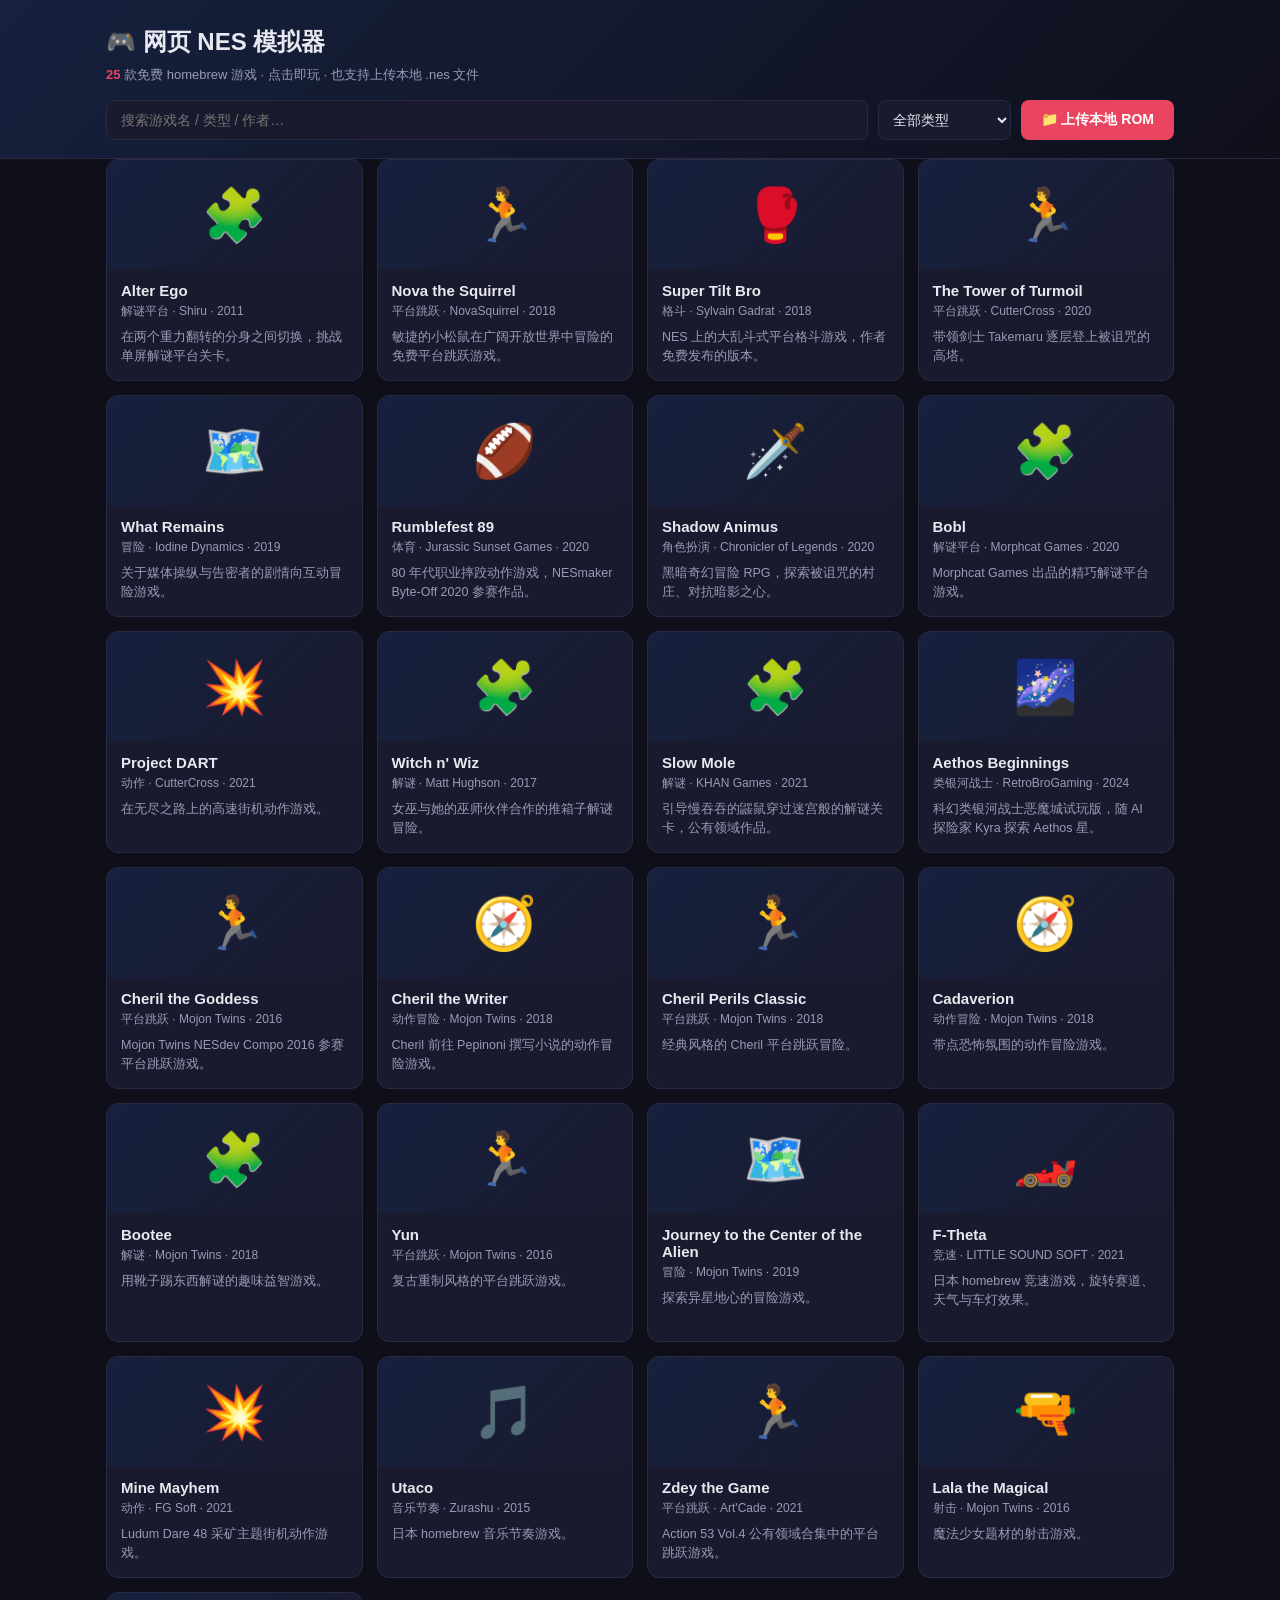
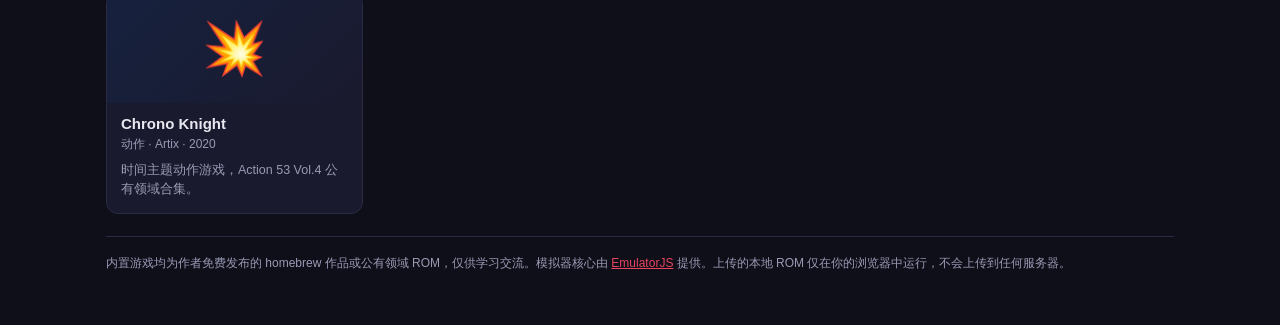
==== index.html @ e63e91a5 "网页 NES 模拟器 v1：EmulatorJS + 25 款免费 homebrew 游戏 + 本地 ROM 上传" ====
<!DOCTYPE html>
<html lang="zh-CN">
<head>
<meta charset="UTF-8">
<meta name="viewport" content="width=device-width, initial-scale=1.0, maximum-scale=1.0, user-scalable=no">
<title>网页 NES 模拟器</title>
<link rel="stylesheet" href="styles.css">
</head>
<body>
<header class="topbar">
  <div class="wrap">
    <h1>🎮 网页 NES 模拟器</h1>
    <p class="sub"><b id="gameCount">–</b> 款免费 homebrew 游戏 · 点击即玩 · 也支持上传本地 .nes 文件</p>
    <div class="toolbar">
      <input id="search" type="text" placeholder="搜索游戏名 / 类型 / 作者…">
      <select id="genreFilter"><option value="">全部类型</option></select>
      <button id="uploadBtn" class="upload">📁 上传本地 ROM</button>
      <input id="fileInput" type="file" accept=".nes,.zip" hidden>
    </div>
  </div>
</header>

<main class="wrap">
  <div id="grid" class="grid"></div>
  <p id="empty" class="empty" hidden>没有找到匹配的游戏</p>
</main>

<footer class="wrap foot">
  <p>内置游戏均为作者免费发布的 homebrew 作品或公有领域 ROM，仅供学习交流。模拟器核心由 <a href="https://github.com/EmulatorJS/EmulatorJS" target="_blank" rel="noopener">EmulatorJS</a> 提供。上传的本地 ROM 仅在你的浏览器中运行，不会上传到任何服务器。</p>
</footer>

<script>
const GENRE_EMOJI = {
  '平台跳跃': '🏃', '解谜': '🧩', '解谜平台': '🧩', '格斗': '🥊', '体育': '🏈',
  '角色扮演': '🗡️', '动作': '💥', '冒险': '🗺️', '动作冒险': '🧭',
  '射击': '🔫', '竞速': '🏎️', '音乐节奏': '🎵', '类银河战士': '🌌'
};
let GAMES = [];

async function init() {
  GAMES = await fetch('games.json').then(r => r.json());
  document.getElementById('gameCount').textContent = GAMES.length;
  const genres = [...new Set(GAMES.map(g => g.genre))].sort();
  const sel = document.getElementById('genreFilter');
  genres.forEach(g => {
    const o = document.createElement('option');
    o.value = g; o.textContent = (GENRE_EMOJI[g] || '🎮') + ' ' + g;
    sel.appendChild(o);
  });
  render();
  document.getElementById('search').addEventListener('input', render);
  sel.addEventListener('change', render);
  document.getElementById('uploadBtn').onclick = () =>
    document.getElementById('fileInput').click();
  document.getElementById('fileInput').addEventListener('change', handleUpload);
}

function handleUpload(e) {
  const file = e.target.files[0];
  if (!file) return;
  const reader = new FileReader();
  reader.onload = () => {
    try {
      sessionStorage.setItem('uploadRom', reader.result);
      sessionStorage.setItem('uploadRomName', file.name.replace(/\.(nes|zip)$/i, ''));
      location.href = 'play.html?upload=1&name=' + encodeURIComponent(file.name.replace(/\.(nes|zip)$/i, ''));
    } catch (err) {
      alert('文件太大，无法载入。请换一个小一点的 ROM。');
    }
    e.target.value = '';
  };
  reader.readAsDataURL(file);
}

function render() {
  const kw = document.getElementById('search').value.trim().toLowerCase();
  const genre = document.getElementById('genreFilter').value;
  const list = GAMES.filter(g => {
    if (genre && g.genre !== genre) return false;
    if (kw && !(g.name + ' ' + g.genre + ' ' + g.author + ' ' + g.desc).toLowerCase().includes(kw)) return false;
    return true;
  });
  const grid = document.getElementById('grid');
  grid.innerHTML = list.map(g => `
    <a class="card" href="play.html?g=${g.id}">
      <div class="cover">${GENRE_EMOJI[g.genre] || '🎮'}</div>
      <div class="card-body">
        <div class="card-name">${escapeHtml(g.name)}</div>
        <div class="card-meta">${escapeHtml(g.genre)} · ${escapeHtml(g.author)} · ${escapeHtml(g.year)}</div>
        <div class="card-desc">${escapeHtml(g.desc)}</div>
      </div>
    </a>`).join('');
  document.getElementById('empty').hidden = list.length > 0;
}

function escapeHtml(s) {
  return String(s == null ? '' : s).replace(/[&<>"']/g, c =>
    ({ '&': '&amp;', '<': '&lt;', '>': '&gt;', '"': '&quot;', "'": '&#39;' }[c]));
}

document.addEventListener('DOMContentLoaded', init);
</script>
</body>
</html>
---- styles.css ----
:root {
  --bg: #0f0f1a; --card: #1a1a2e; --line: #2a2a45;
  --ink: #e8e8f0; --muted: #9a9ab5;
  --brand: #e94560; --brand-d: #c73650;
}
* { box-sizing: border-box; }
body {
  margin: 0; background: var(--bg); color: var(--ink);
  font-family: -apple-system, "PingFang SC", "Microsoft YaHei", Segoe UI, Roboto, sans-serif;
  font-size: 14px; min-height: 100vh;
}
.wrap { max-width: 1100px; margin: 0 auto; padding: 0 16px; }

.topbar { background: linear-gradient(135deg, #16213e, #0f0f1a); padding: 26px 0 18px; border-bottom: 1px solid var(--line); }
.topbar h1 { margin: 0; font-size: 24px; }
.topbar .sub { color: var(--muted); font-size: 13px; margin: 8px 0 0; }
.topbar .sub b { color: var(--brand); }

.toolbar { display: flex; flex-wrap: wrap; gap: 10px; margin-top: 16px; }
.toolbar input[type="text"] {
  flex: 1 1 200px; padding: 10px 14px; border: 1px solid var(--line);
  border-radius: 8px; background: var(--card); color: var(--ink); font-size: 14px;
}
.toolbar select {
  padding: 10px; border: 1px solid var(--line); border-radius: 8px;
  background: var(--card); color: var(--ink); font-size: 14px;
}
button.upload {
  padding: 10px 20px; border: 0; border-radius: 8px; cursor: pointer;
  background: var(--brand); color: #fff; font-size: 14px; font-weight: 600;
}
button.upload:hover { background: var(--brand-d); }

main { padding: 22px 0 30px; }
.grid { display: grid; grid-template-columns: repeat(auto-fill, minmax(240px, 1fr)); gap: 14px; }
.card {
  display: block; background: var(--card); border: 1px solid var(--line);
  border-radius: 12px; overflow: hidden; text-decoration: none; color: inherit;
  transition: transform .15s, border-color .15s;
}
.card:hover { transform: translateY(-3px); border-color: var(--brand); }
.cover {
  height: 110px; display: flex; align-items: center; justify-content: center;
  font-size: 52px; background: linear-gradient(135deg, #16213e, #1a1a2e);
}
.card-body { padding: 12px 14px 14px; }
.card-name { font-weight: 700; font-size: 15px; }
.card-meta { color: var(--muted); font-size: 12px; margin-top: 4px; }
.card-desc { color: var(--muted); font-size: 12.5px; margin-top: 8px; line-height: 1.5; min-height: 38px; }
.empty { text-align: center; color: var(--muted); padding: 60px 0; }

.foot { padding: 10px 16px 40px; }
.foot p { color: var(--muted); font-size: 12px; line-height: 1.7; border-top: 1px solid var(--line); padding-top: 16px; }
.foot a { color: var(--brand); }

/* 游戏页 */
.play-body { display: flex; flex-direction: column; height: 100vh; overflow: hidden; }
.play-top {
  display: flex; align-items: center; gap: 14px;
  padding: 10px 16px; background: #16213e; border-bottom: 1px solid var(--line);
  flex: 0 0 auto;
}
.back {
  color: #fff; text-decoration: none; background: var(--brand);
  padding: 7px 16px; border-radius: 8px; font-size: 13px; font-weight: 600; white-space: nowrap;
}
.back:hover { background: var(--brand-d); }
.play-title { font-weight: 600; overflow: hidden; text-overflow: ellipsis; white-space: nowrap; }
#player { flex: 1 1 auto; min-height: 0; }
#player canvas { image-rendering: pixelated; }
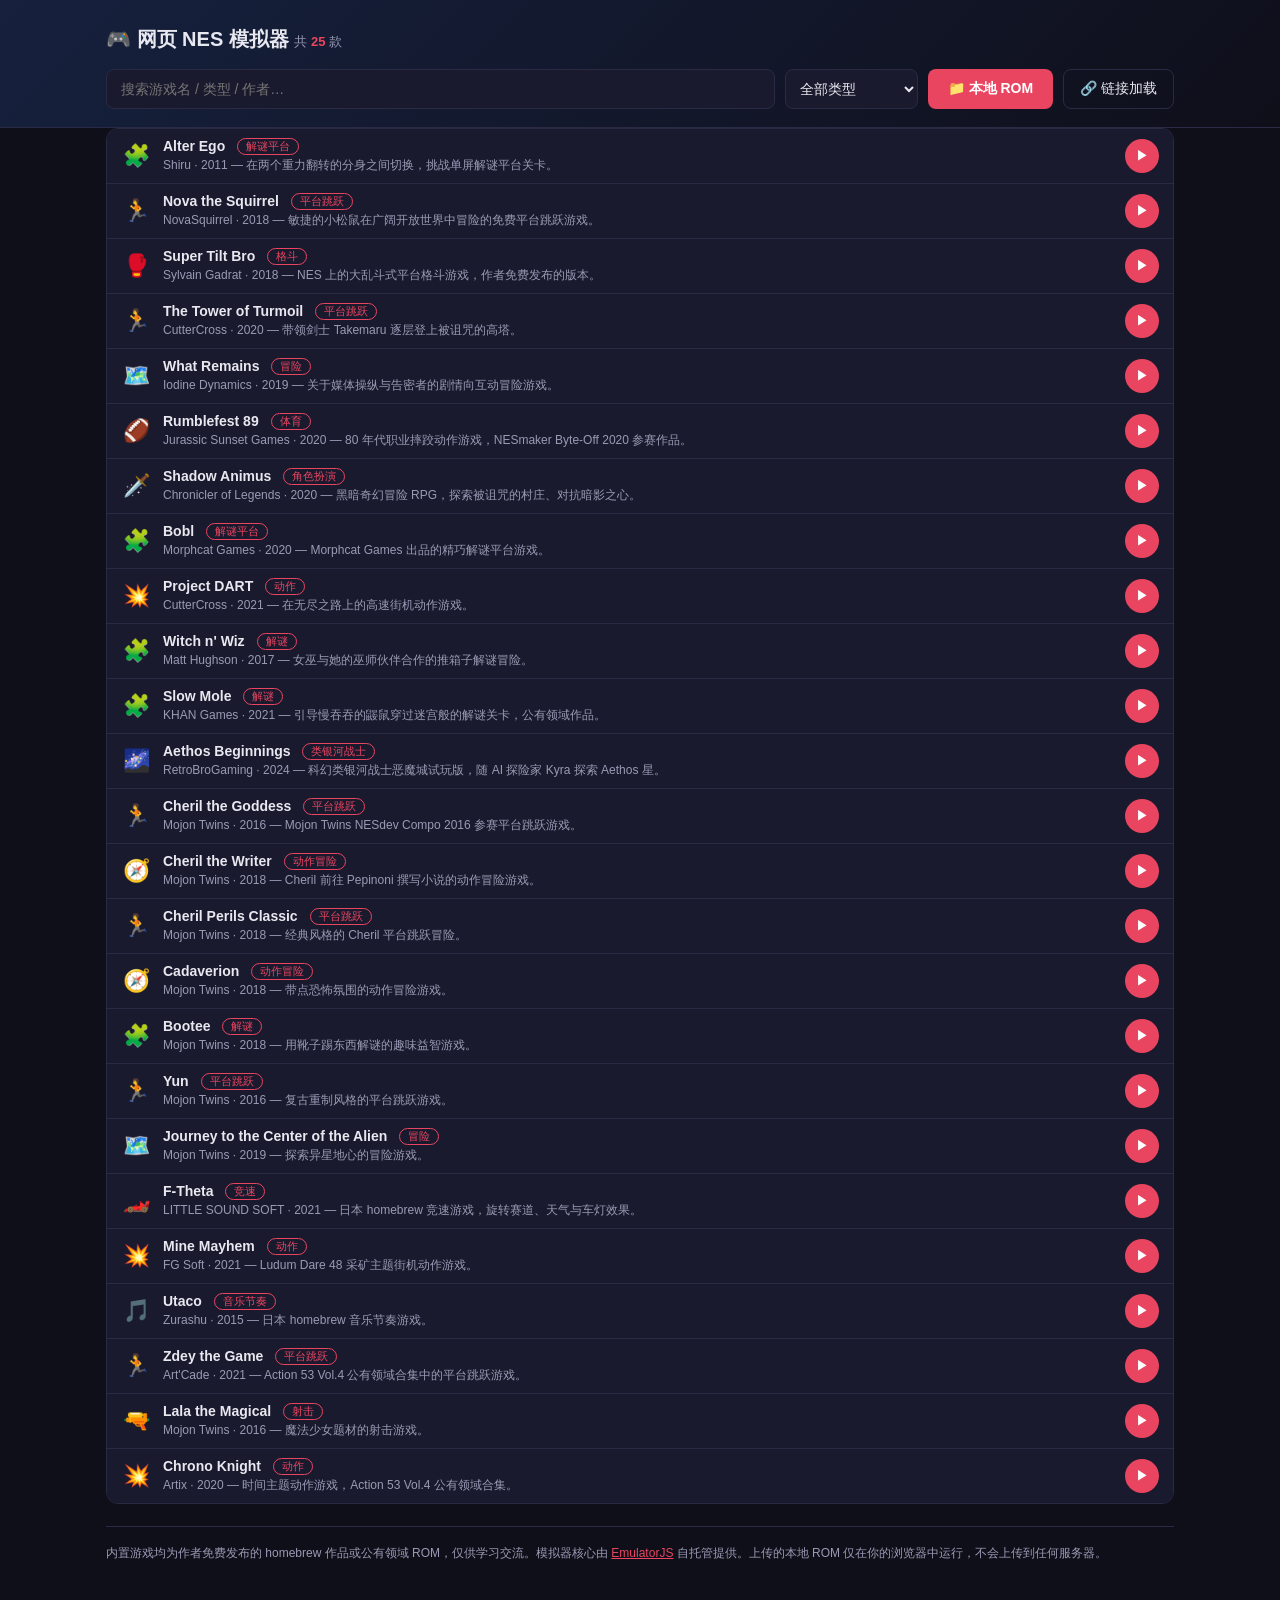
==== commit da12ba1d: "游戏列表改为紧凑列表视图；增加链接加载 ROM" ====
--- a/index.html
+++ b/index.html
@@ -9,24 +9,28 @@
 <body>
 <header class="topbar">
   <div class="wrap">
-    <h1>🎮 网页 NES 模拟器</h1>
-    <p class="sub"><b id="gameCount">–</b> 款免费 homebrew 游戏 · 点击即玩 · 也支持上传本地 .nes 文件</p>
+    <h1>🎮 网页 NES 模拟器 <span class="count">共 <b id="gameCount">–</b> 款</span></h1>
     <div class="toolbar">
       <input id="search" type="text" placeholder="搜索游戏名 / 类型 / 作者…">
       <select id="genreFilter"><option value="">全部类型</option></select>
-      <button id="uploadBtn" class="upload">📁 上传本地 ROM</button>
+      <button id="uploadBtn" class="upload">📁 本地 ROM</button>
+      <button id="urlBtn" class="ghost">🔗 链接加载</button>
       <input id="fileInput" type="file" accept=".nes,.zip" hidden>
+    </div>
+    <div id="urlBar" class="urlbar" hidden>
+      <input id="urlInput" type="url" placeholder="粘贴 .nes 文件直链（需对方服务器允许跨域，如 archive.org）">
+      <button id="urlGo" class="upload">加载</button>
     </div>
   </div>
 </header>
 
 <main class="wrap">
-  <div id="grid" class="grid"></div>
+  <div id="list" class="gamelist"></div>
   <p id="empty" class="empty" hidden>没有找到匹配的游戏</p>
 </main>
 
 <footer class="wrap foot">
-  <p>内置游戏均为作者免费发布的 homebrew 作品或公有领域 ROM，仅供学习交流。模拟器核心由 <a href="https://github.com/EmulatorJS/EmulatorJS" target="_blank" rel="noopener">EmulatorJS</a> 提供。上传的本地 ROM 仅在你的浏览器中运行，不会上传到任何服务器。</p>
+  <p>内置游戏均为作者免费发布的 homebrew 作品或公有领域 ROM，仅供学习交流。模拟器核心由 <a href="https://github.com/EmulatorJS/EmulatorJS" target="_blank" rel="noopener">EmulatorJS</a> 自托管提供。上传的本地 ROM 仅在你的浏览器中运行，不会上传到任何服务器。</p>
 </footer>
 
 <script>
@@ -53,6 +57,20 @@
   document.getElementById('uploadBtn').onclick = () =>
     document.getElementById('fileInput').click();
   document.getElementById('fileInput').addEventListener('change', handleUpload);
+  document.getElementById('urlBtn').onclick = () => {
+    const bar = document.getElementById('urlBar');
+    bar.hidden = !bar.hidden;
+    if (!bar.hidden) document.getElementById('urlInput').focus();
+  };
+  const goUrl = () => {
+    const u = document.getElementById('urlInput').value.trim();
+    if (!u) return;
+    let name = '网络 ROM';
+    try { name = decodeURIComponent(u.split('/').pop().split('?')[0]).replace(/\.(nes|zip)$/i, '') || name; } catch (e) {}
+    location.href = 'play.html?url=' + encodeURIComponent(u) + '&name=' + encodeURIComponent(name);
+  };
+  document.getElementById('urlGo').onclick = goUrl;
+  document.getElementById('urlInput').addEventListener('keydown', e => { if (e.key === 'Enter') goUrl(); });
 }
 
 function handleUpload(e) {
@@ -80,15 +98,15 @@
     if (kw && !(g.name + ' ' + g.genre + ' ' + g.author + ' ' + g.desc).toLowerCase().includes(kw)) return false;
     return true;
   });
-  const grid = document.getElementById('grid');
-  grid.innerHTML = list.map(g => `
-    <a class="card" href="play.html?g=${g.id}">
-      <div class="cover">${GENRE_EMOJI[g.genre] || '🎮'}</div>
-      <div class="card-body">
-        <div class="card-name">${escapeHtml(g.name)}</div>
-        <div class="card-meta">${escapeHtml(g.genre)} · ${escapeHtml(g.author)} · ${escapeHtml(g.year)}</div>
-        <div class="card-desc">${escapeHtml(g.desc)}</div>
-      </div>
+  const box = document.getElementById('list');
+  box.innerHTML = list.map(g => `
+    <a class="row" href="play.html?g=${g.id}">
+      <span class="ricon">${GENRE_EMOJI[g.genre] || '🎮'}</span>
+      <span class="rmain">
+        <span class="rname">${escapeHtml(g.name)} <span class="chip">${escapeHtml(g.genre)}</span></span>
+        <span class="rsub">${escapeHtml(g.author)} · ${escapeHtml(g.year)} — ${escapeHtml(g.desc)}</span>
+      </span>
+      <span class="rplay">▶</span>
     </a>`).join('');
   document.getElementById('empty').hidden = list.length > 0;
 }
--- a/styles.css
+++ b/styles.css
@@ -12,7 +12,9 @@
 .wrap { max-width: 1100px; margin: 0 auto; padding: 0 16px; }
 
 .topbar { background: linear-gradient(135deg, #16213e, #0f0f1a); padding: 26px 0 18px; border-bottom: 1px solid var(--line); }
-.topbar h1 { margin: 0; font-size: 24px; }
+.topbar h1 { margin: 0; font-size: 20px; }
+.count { font-size: 13px; font-weight: 400; color: var(--muted); }
+.count b { color: var(--brand); }
 .topbar .sub { color: var(--muted); font-size: 13px; margin: 8px 0 0; }
 .topbar .sub b { color: var(--brand); }
 
@@ -28,25 +30,46 @@
 button.upload {
   padding: 10px 20px; border: 0; border-radius: 8px; cursor: pointer;
   background: var(--brand); color: #fff; font-size: 14px; font-weight: 600;
+  white-space: nowrap;
 }
 button.upload:hover { background: var(--brand-d); }
+button.ghost {
+  padding: 10px 16px; border: 1px solid var(--line); border-radius: 8px; cursor: pointer;
+  background: transparent; color: var(--ink); font-size: 14px; white-space: nowrap;
+}
+button.ghost:hover { border-color: var(--brand); color: var(--brand); }
+.urlbar { display: flex; gap: 10px; margin-top: 10px; }
+.urlbar[hidden] { display: none; }
+.urlbar input {
+  flex: 1; padding: 10px 14px; border: 1px solid var(--line);
+  border-radius: 8px; background: var(--card); color: var(--ink); font-size: 13px;
+}
 
-main { padding: 22px 0 30px; }
-.grid { display: grid; grid-template-columns: repeat(auto-fill, minmax(240px, 1fr)); gap: 14px; }
-.card {
-  display: block; background: var(--card); border: 1px solid var(--line);
-  border-radius: 12px; overflow: hidden; text-decoration: none; color: inherit;
-  transition: transform .15s, border-color .15s;
+main { padding: 14px 0 30px; }
+/* 紧凑游戏列表 */
+.gamelist { display: flex; flex-direction: column; border: 1px solid var(--line); border-radius: 12px; overflow: hidden; }
+.row {
+  display: flex; align-items: center; gap: 12px; padding: 9px 14px;
+  background: var(--card); text-decoration: none; color: inherit;
+  border-bottom: 1px solid var(--line);
 }
-.card:hover { transform: translateY(-3px); border-color: var(--brand); }
-.cover {
-  height: 110px; display: flex; align-items: center; justify-content: center;
-  font-size: 52px; background: linear-gradient(135deg, #16213e, #1a1a2e);
+.row:last-child { border-bottom: 0; }
+.row:hover { background: #20203a; }
+.ricon { font-size: 22px; flex: 0 0 auto; width: 30px; text-align: center; }
+.rmain { flex: 1; min-width: 0; display: flex; flex-direction: column; gap: 2px; }
+.rname { font-weight: 600; font-size: 14px; white-space: nowrap; overflow: hidden; text-overflow: ellipsis; }
+.chip {
+  display: inline-block; font-size: 11px; font-weight: 400; color: var(--brand);
+  border: 1px solid var(--brand); border-radius: 20px; padding: 0 8px; margin-left: 8px;
+  vertical-align: 1px; white-space: nowrap;
 }
-.card-body { padding: 12px 14px 14px; }
-.card-name { font-weight: 700; font-size: 15px; }
-.card-meta { color: var(--muted); font-size: 12px; margin-top: 4px; }
-.card-desc { color: var(--muted); font-size: 12.5px; margin-top: 8px; line-height: 1.5; min-height: 38px; }
+.rsub { color: var(--muted); font-size: 12px; white-space: nowrap; overflow: hidden; text-overflow: ellipsis; }
+.rplay {
+  flex: 0 0 auto; width: 34px; height: 34px; border-radius: 50%;
+  background: var(--brand); color: #fff; display: flex; align-items: center; justify-content: center;
+  font-size: 13px;
+}
+.row:hover .rplay { background: var(--brand-d); }
 .empty { text-align: center; color: var(--muted); padding: 60px 0; }
 
 .foot { padding: 10px 16px 40px; }
@@ -66,5 +89,7 @@
 }
 .back:hover { background: var(--brand-d); }
 .play-title { font-weight: 600; overflow: hidden; text-overflow: ellipsis; white-space: nowrap; }
+.focus-hint { margin-left: auto; color: var(--muted); font-size: 12px; white-space: nowrap; }
 #player { flex: 1 1 auto; min-height: 0; }
+#player:focus { outline: none; }
 #player canvas { image-rendering: pixelated; }
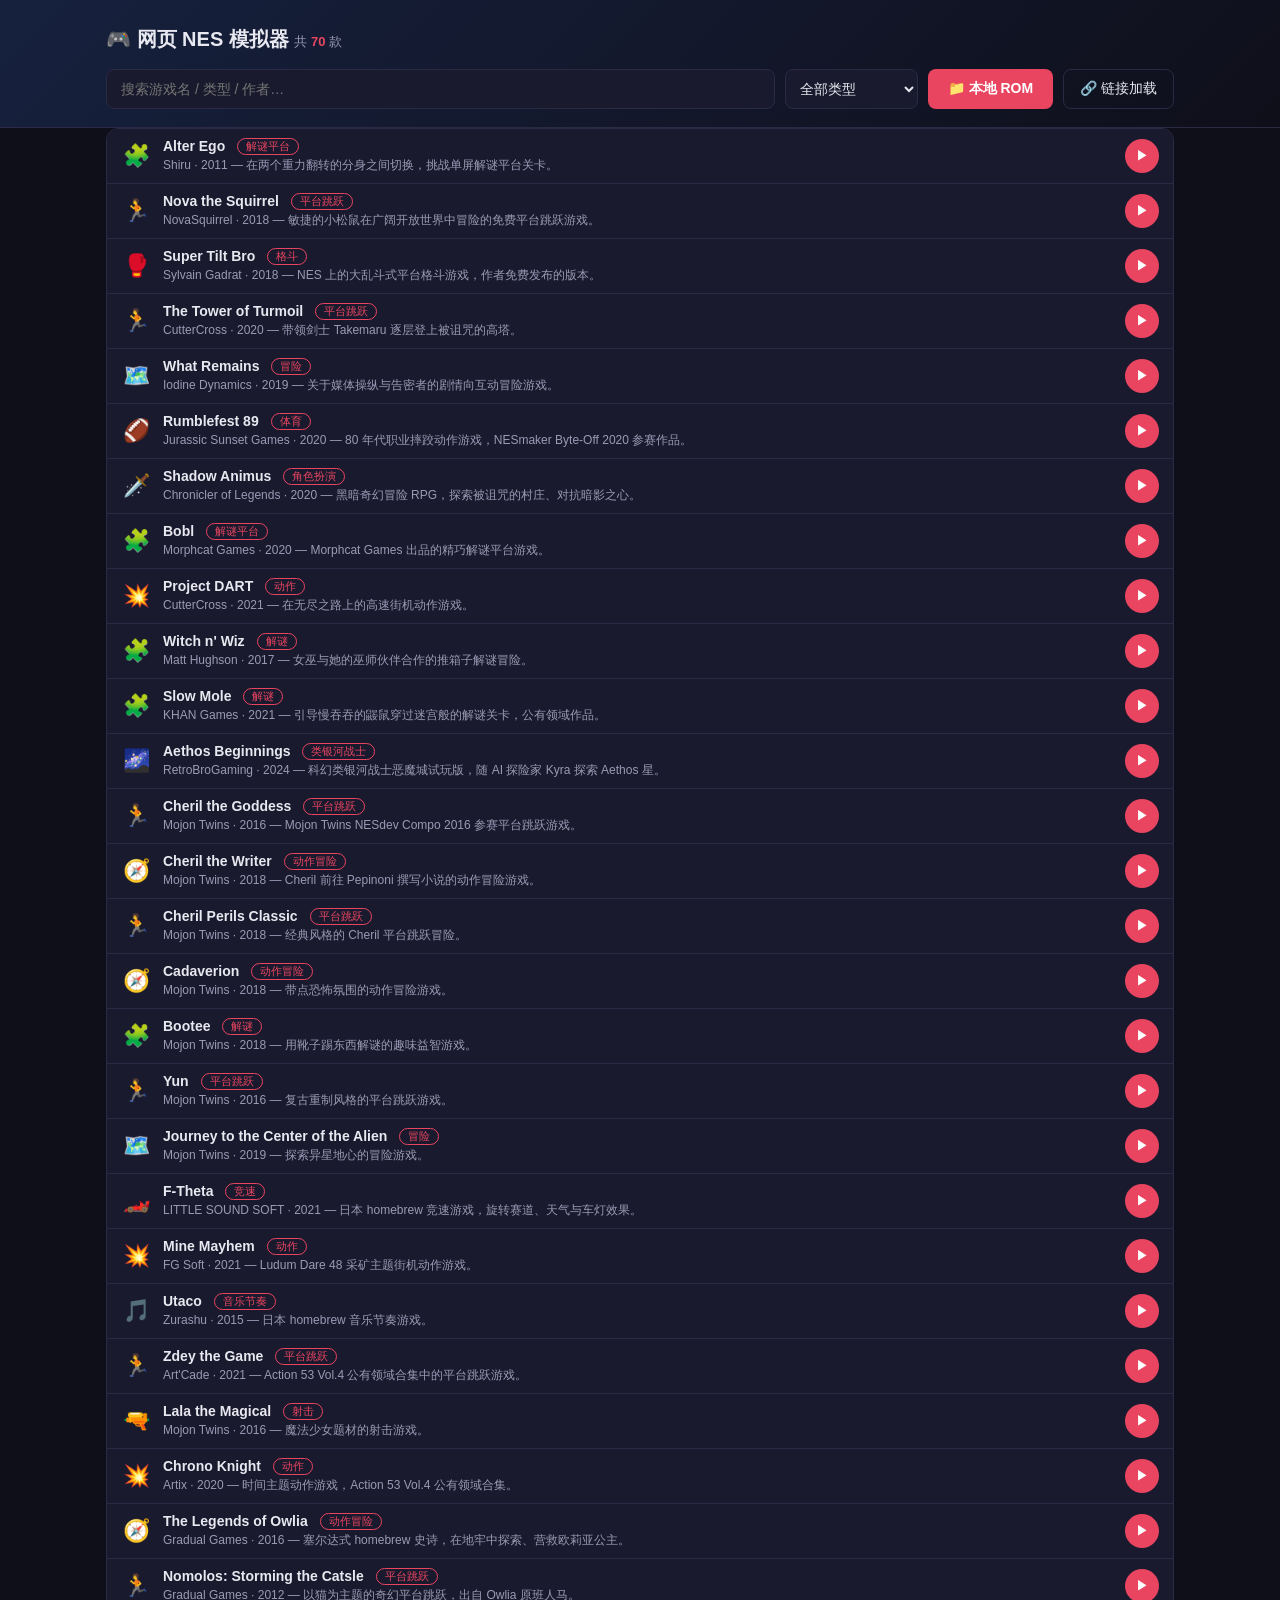
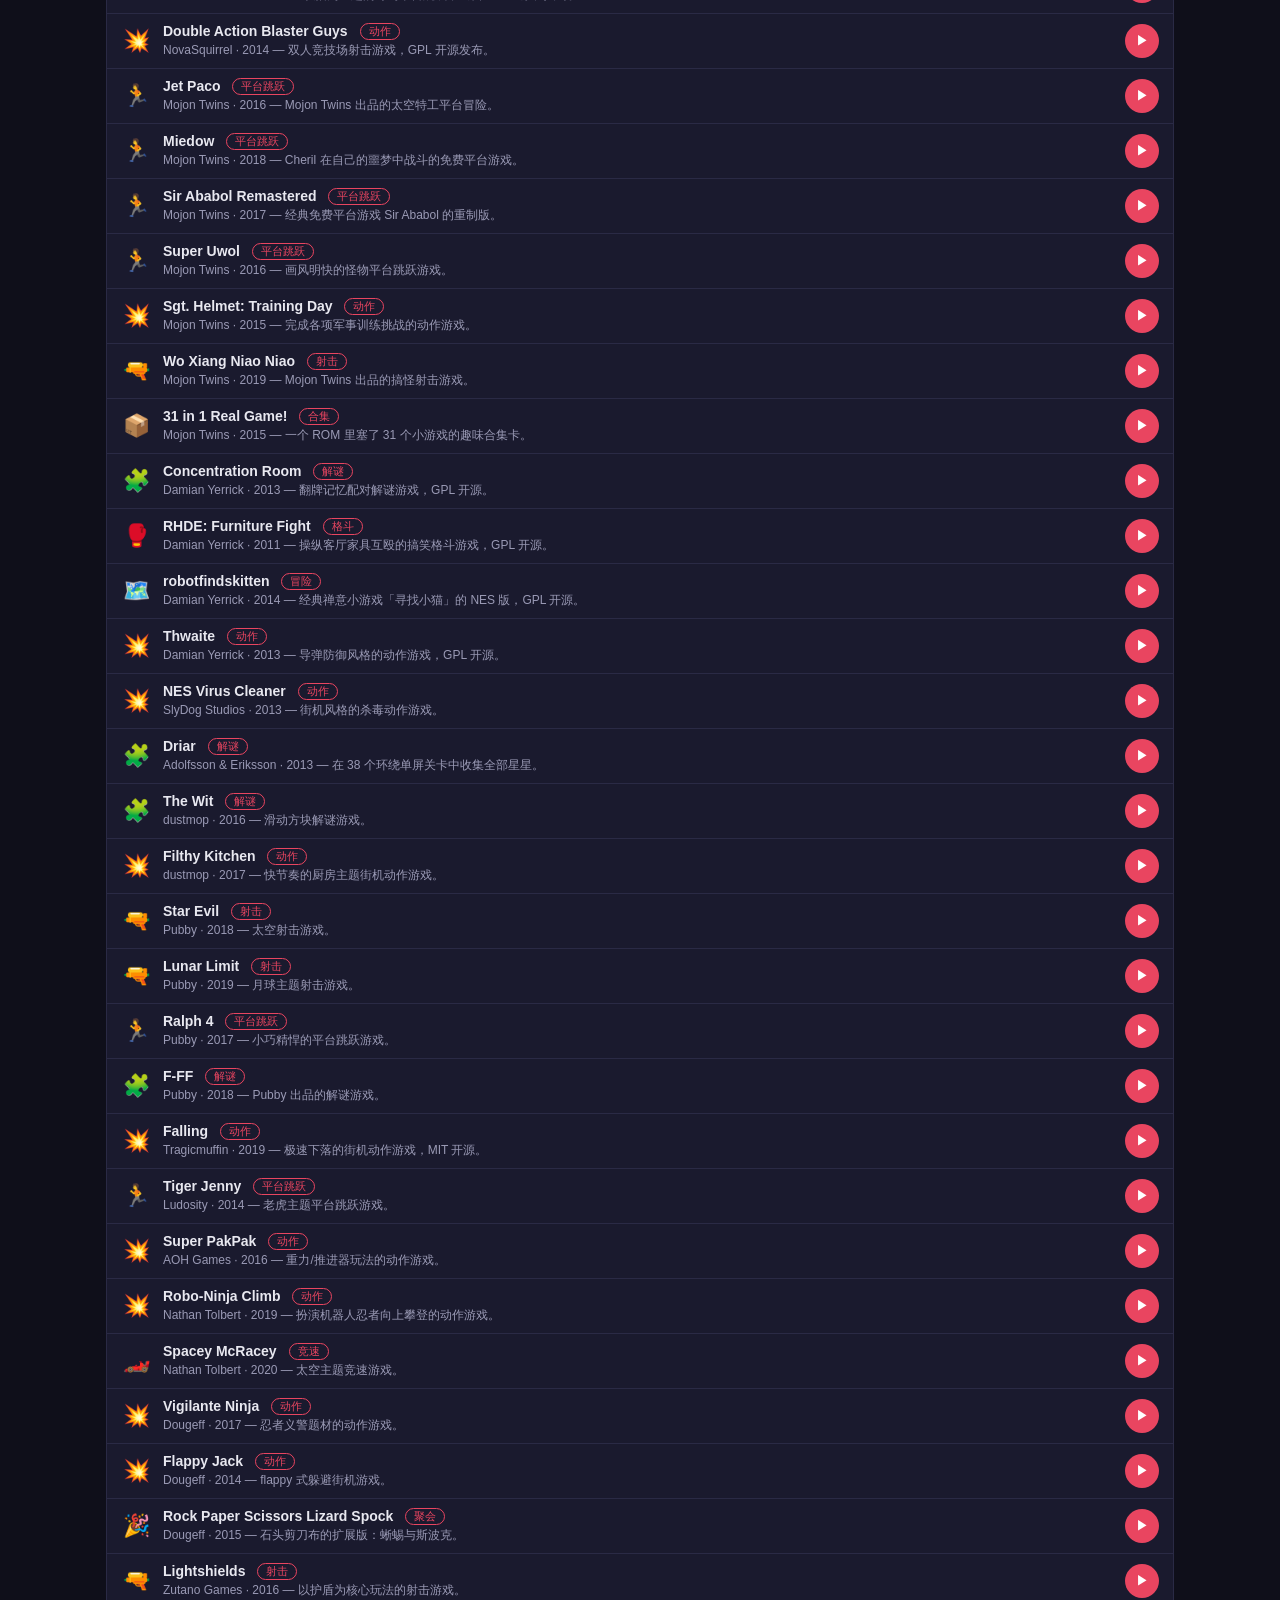
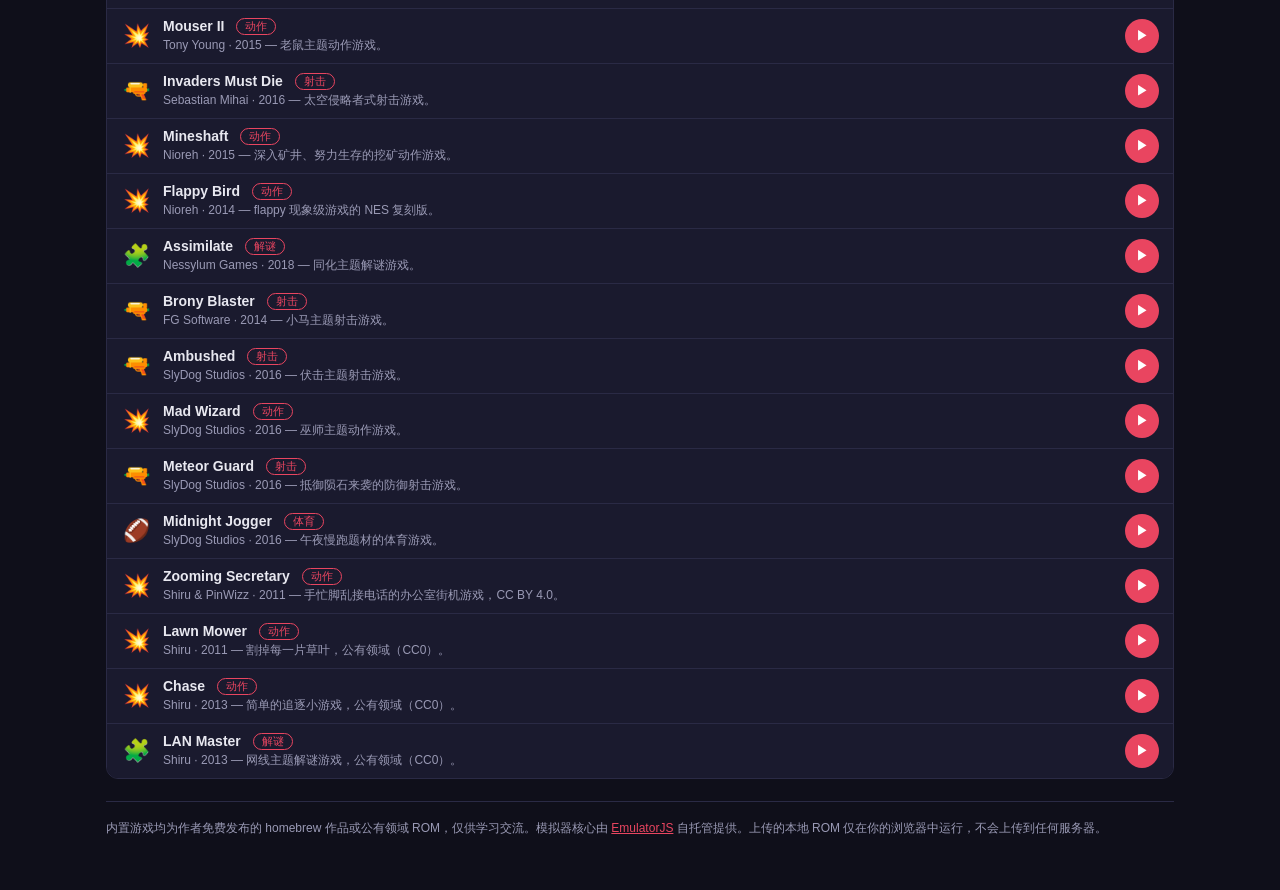
==== commit 8c6344a7: "新增 45 款免费 homebrew 游戏，游戏库扩充至 70 款" ====
--- a/index.html
+++ b/index.html
@@ -37,7 +37,8 @@
 const GENRE_EMOJI = {
   '平台跳跃': '🏃', '解谜': '🧩', '解谜平台': '🧩', '格斗': '🥊', '体育': '🏈',
   '角色扮演': '🗡️', '动作': '💥', '冒险': '🗺️', '动作冒险': '🧭',
-  '射击': '🔫', '竞速': '🏎️', '音乐节奏': '🎵', '类银河战士': '🌌'
+  '射击': '🔫', '竞速': '🏎️', '音乐节奏': '🎵', '类银河战士': '🌌',
+  '合集': '📦', '聚会': '🎉'
 };
 let GAMES = [];
 
